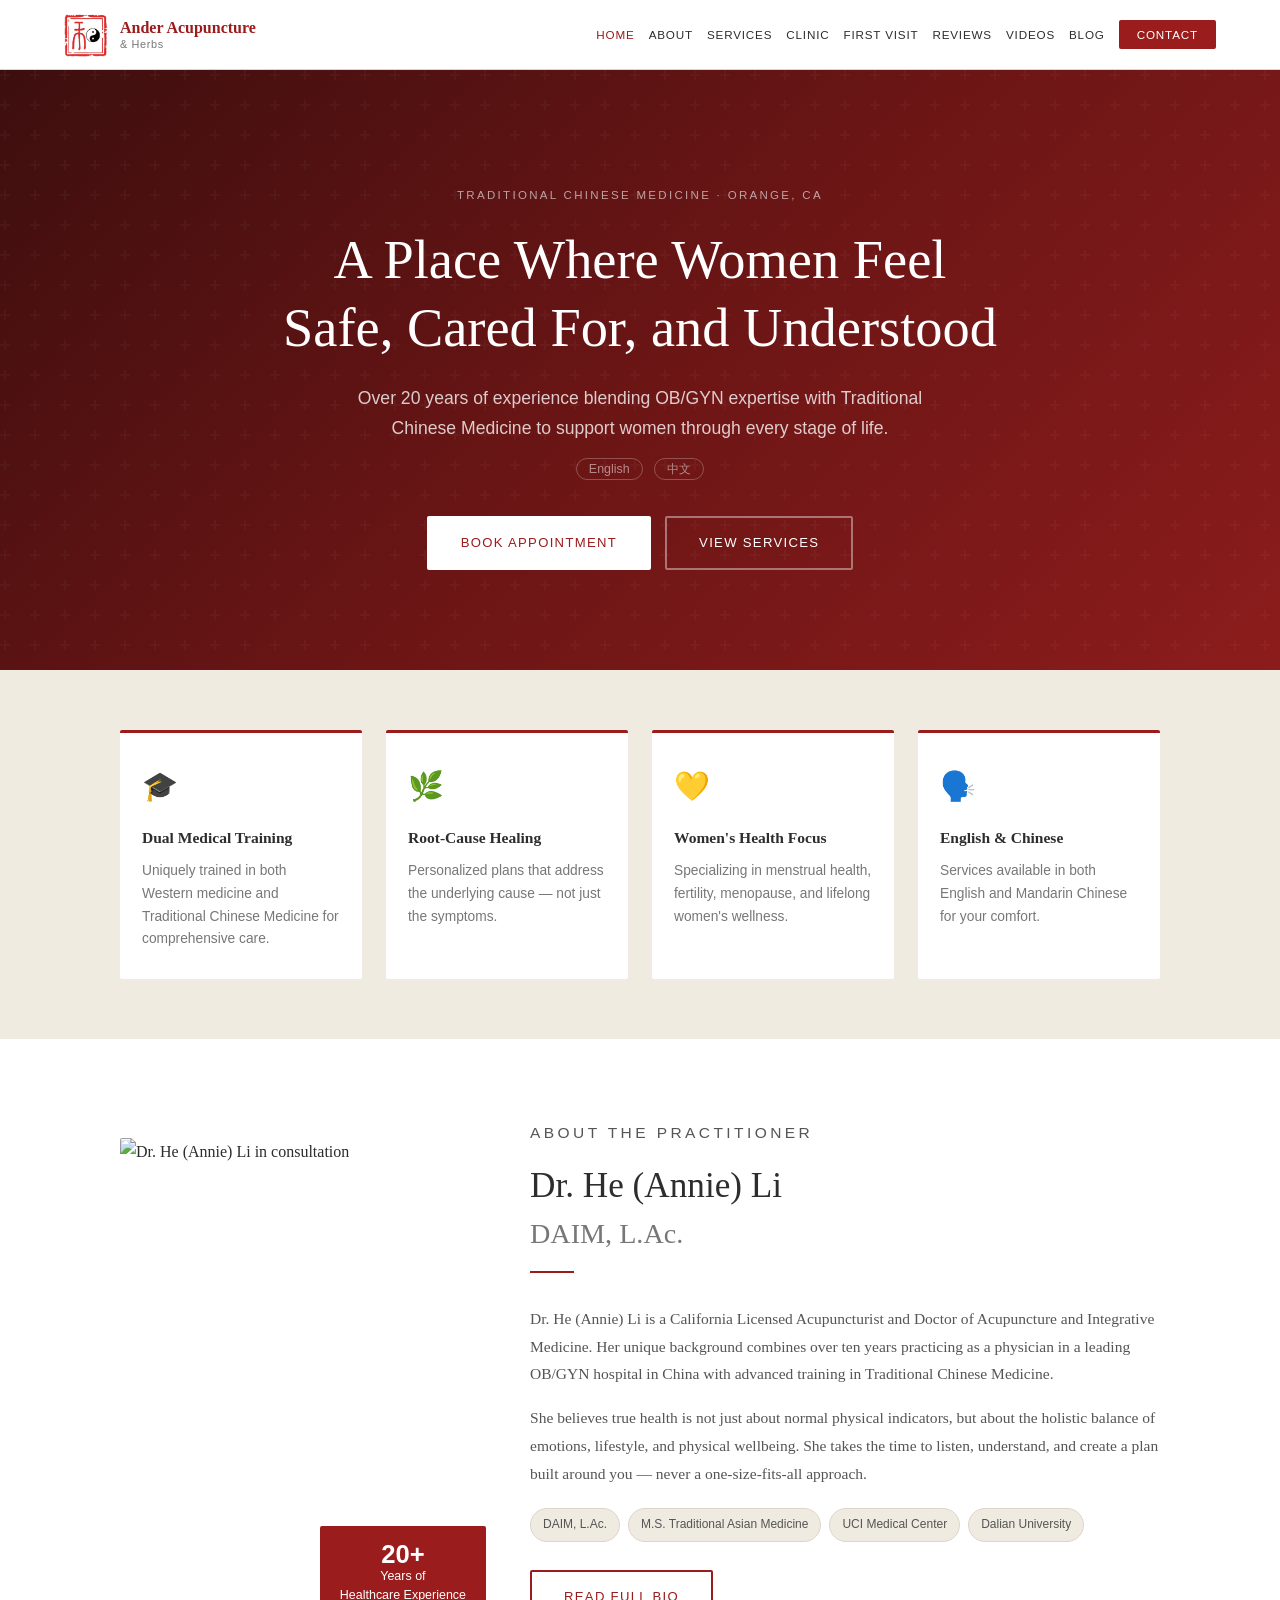
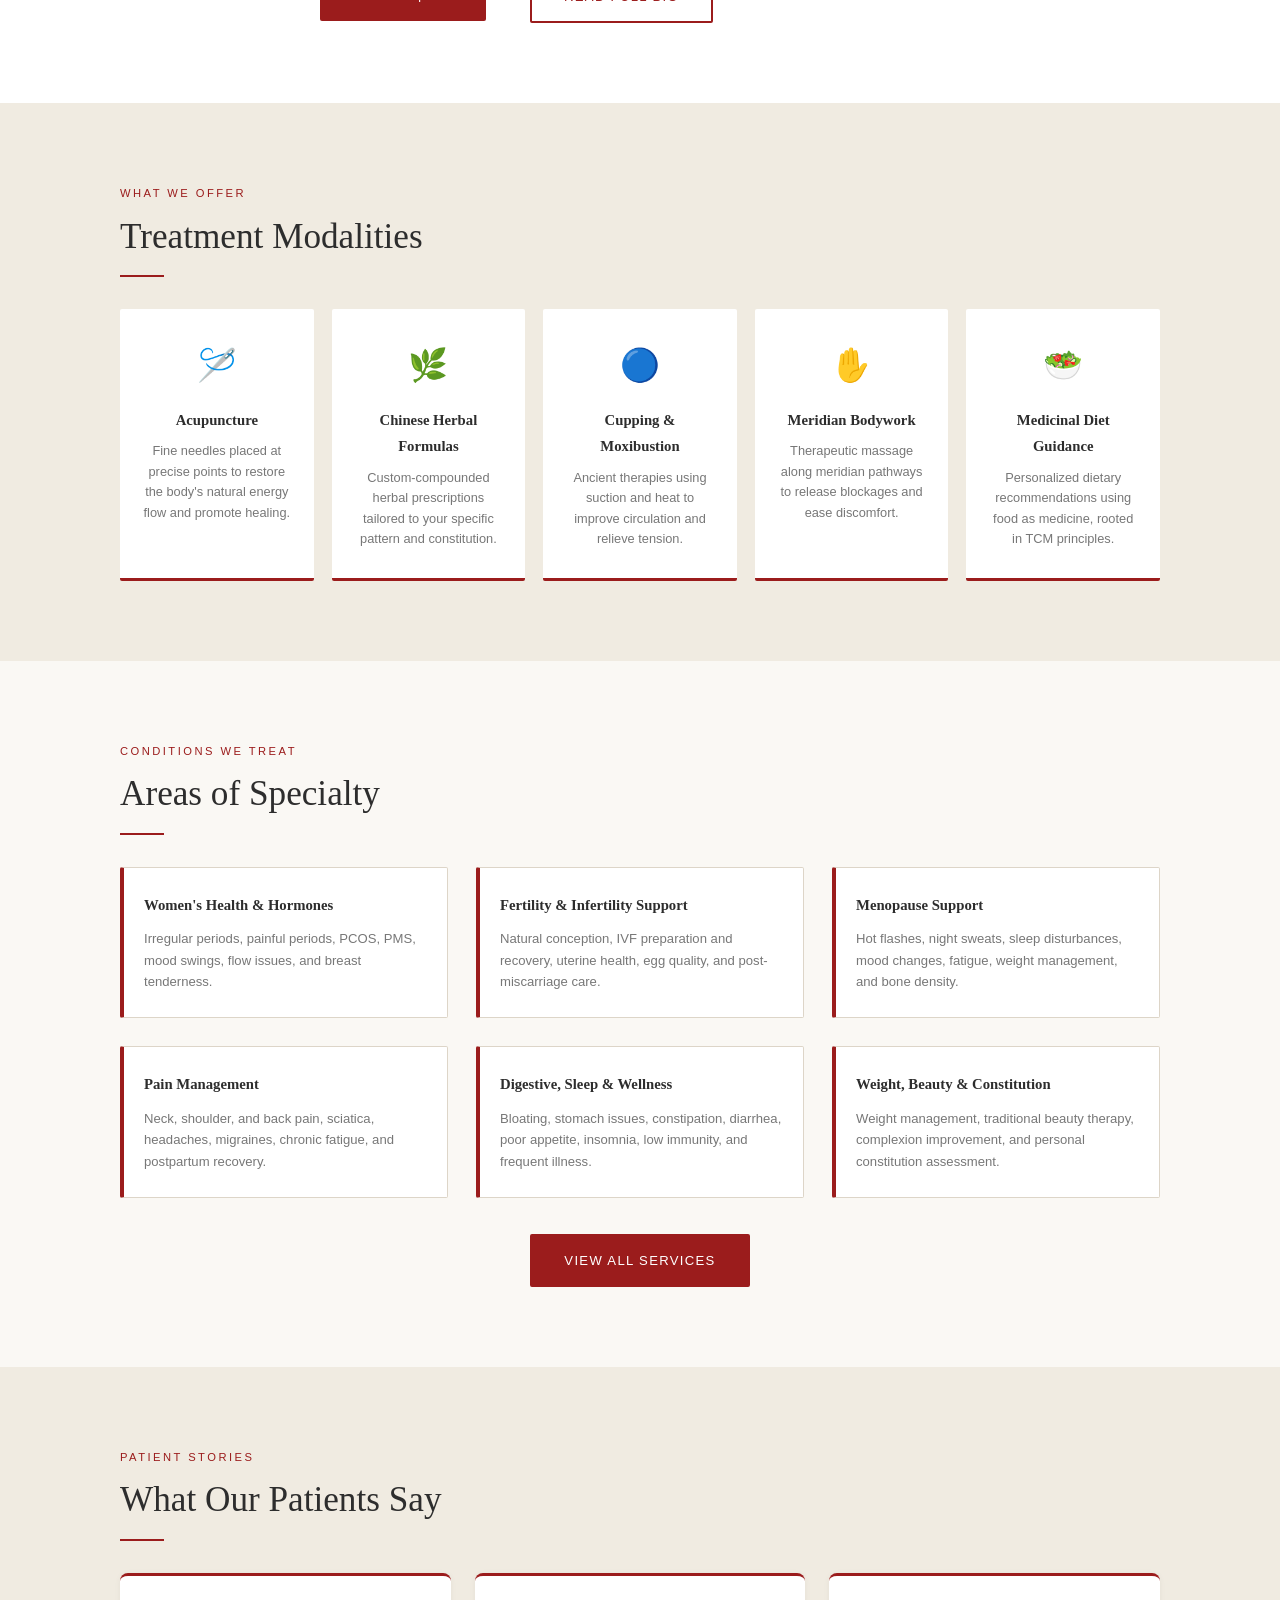
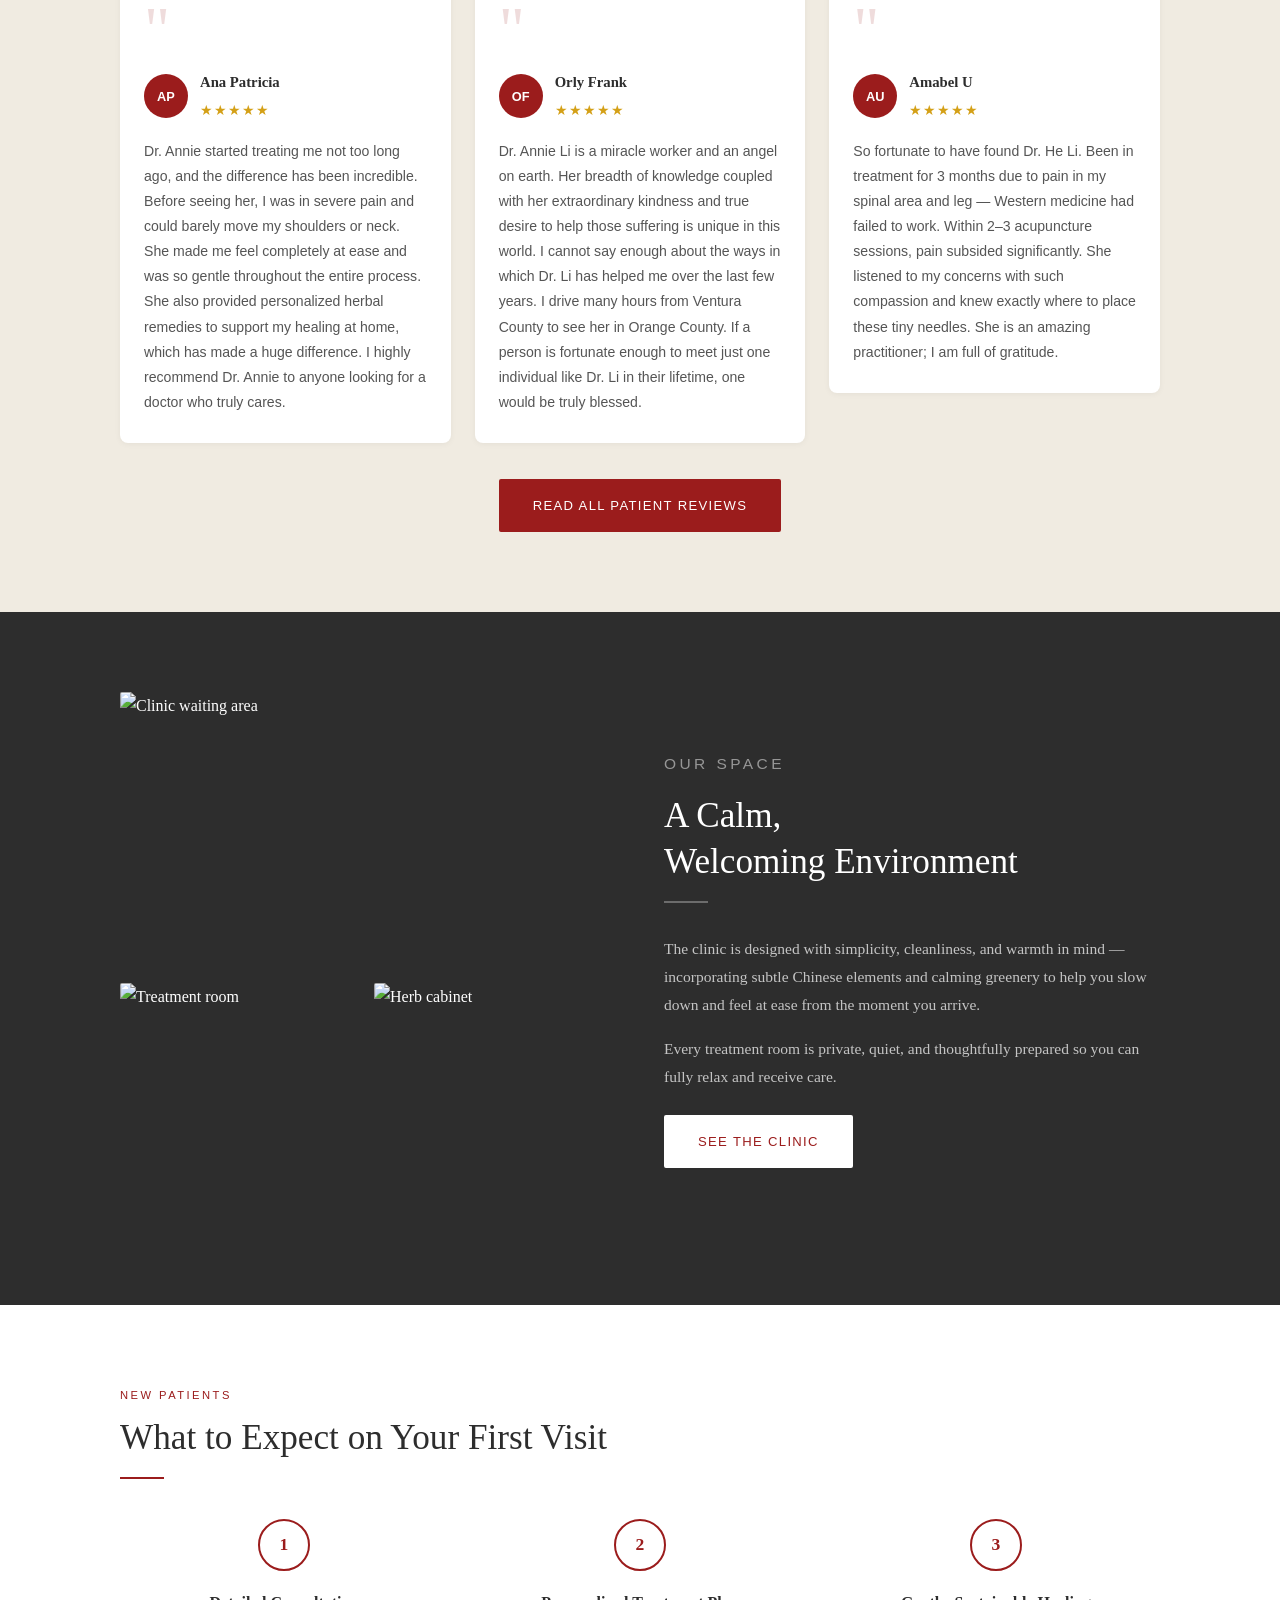
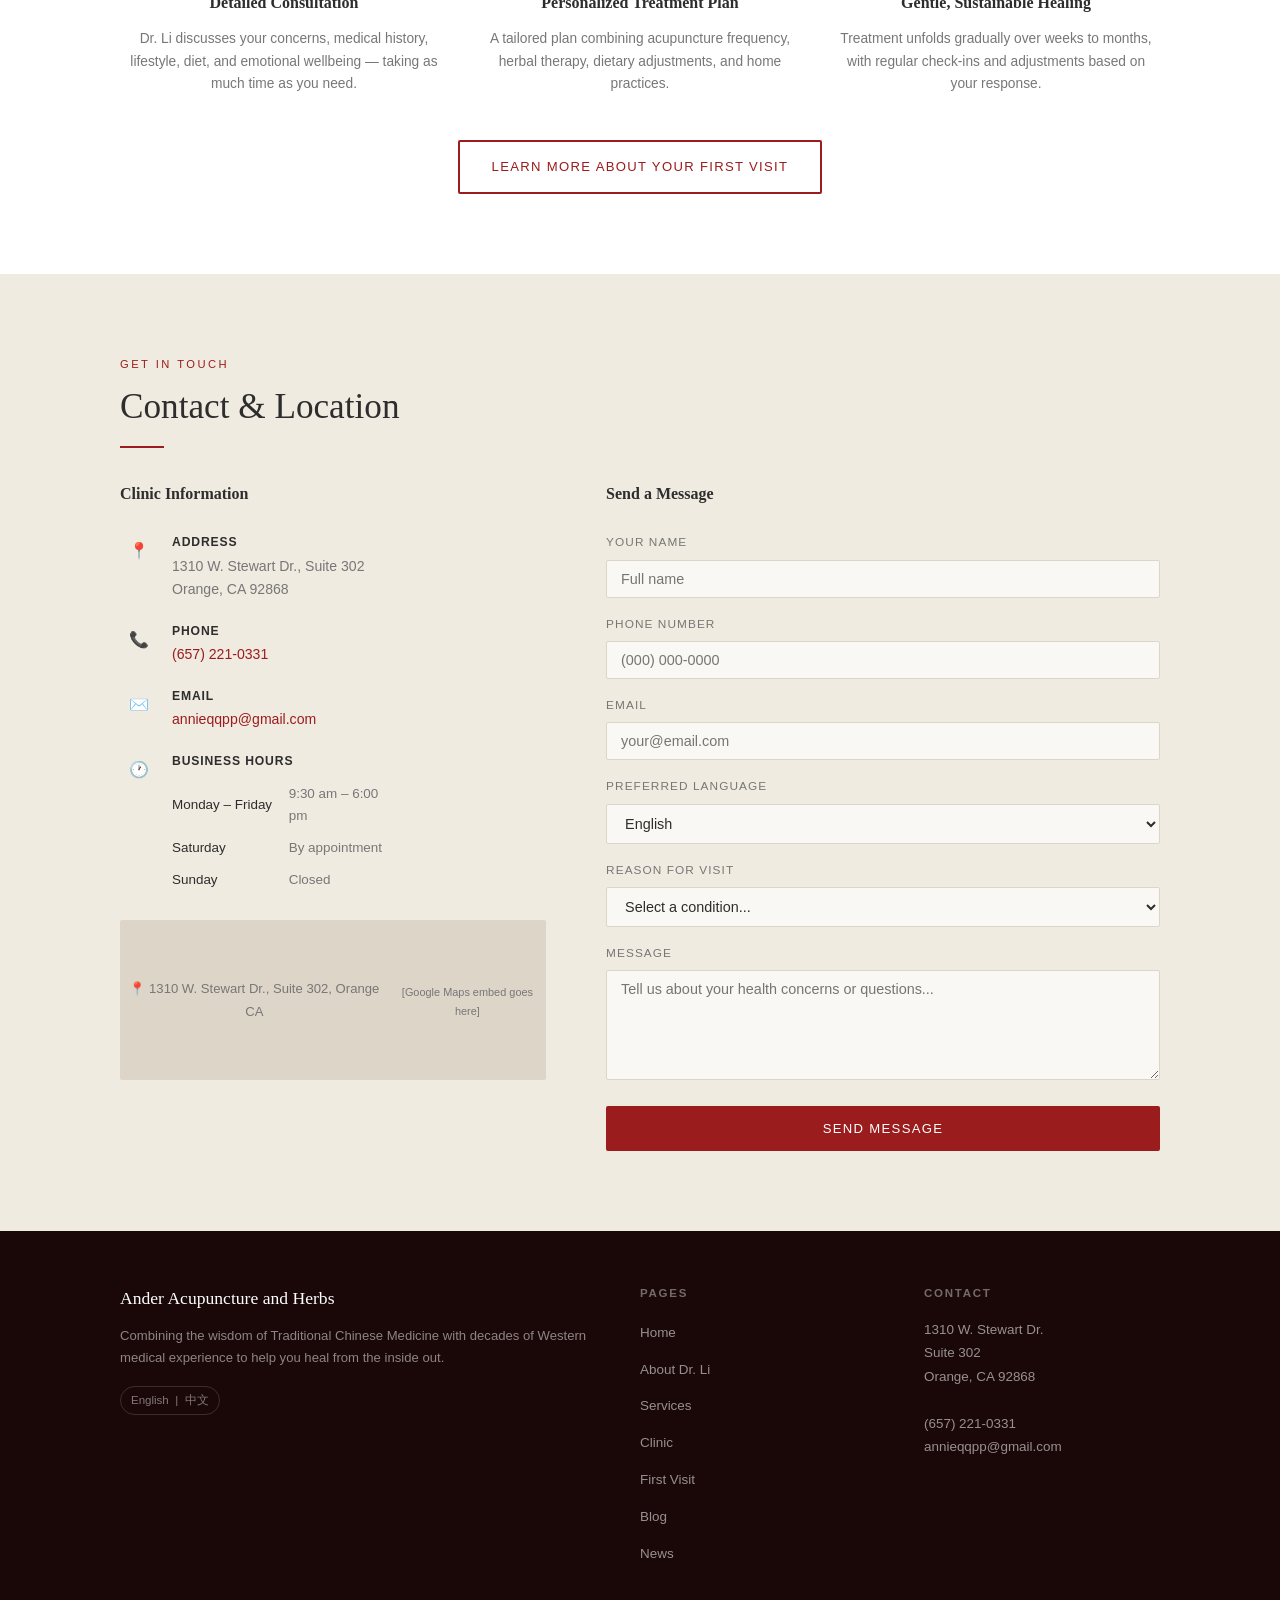
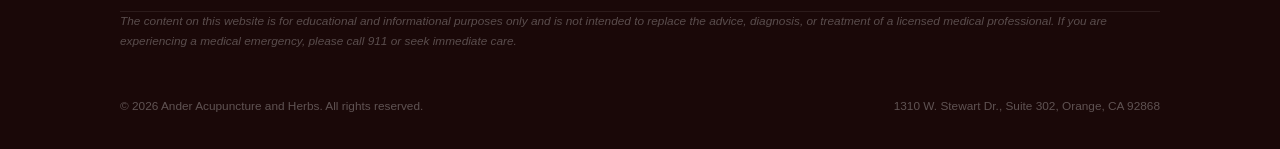
==== index.html @ 7b736810 "Add files via upload" ====
<!DOCTYPE html>
<html lang="en">
<head>
  <meta charset="UTF-8" />
  <meta name="viewport" content="width=device-width, initial-scale=1.0" />
  <title>Ander Acupuncture and Herbs | Orange, CA</title>
  <link rel="stylesheet" href="style.css" />
  <style>
    /* ── HOME HERO ── */
    .home-hero {
      background: linear-gradient(135deg, #3D0E0E 0%, #6B1515 50%, #8C1C1C 100%);
      color: #fff;
      padding: 110px 5% 100px;
      text-align: center;
      position: relative;
      overflow: hidden;
    }
    .home-hero::before {
      content: '';
      position: absolute;
      inset: 0;
      background: url("data:image/svg+xml,%3Csvg width='60' height='60' viewBox='0 0 60 60' xmlns='http://www.w3.org/2000/svg'%3E%3Cg fill='none' fill-rule='evenodd'%3E%3Cg fill='%23ffffff' fill-opacity='0.03'%3E%3Cpath d='M36 34v-4h-2v4h-4v2h4v4h2v-4h4v-2h-4zm0-30V0h-2v4h-4v2h4v4h2V6h4V4h-4zM6 34v-4H4v4H0v2h4v4h2v-4h4v-2H6zM6 4V0H4v4H0v2h4v4h2V6h4V4H6z'/%3E%3C/g%3E%3C/g%3E%3C/svg%3E");
    }
    .hero-content {
      position: relative;
      max-width: 740px;
      margin: 0 auto;
    }
    .hero-tag {
      display: inline-block;
      font-family: Arial, sans-serif;
      font-size: 0.72rem;
      letter-spacing: 0.2em;
      text-transform: uppercase;
      color: rgba(255,255,255,0.6);
      margin-bottom: 20px;
    }
    .home-hero h1 {
      font-size: clamp(2rem, 5vw, 3.4rem);
      font-weight: normal;
      line-height: 1.25;
      margin-bottom: 22px;
    }
    .home-hero .hero-sub {
      font-size: 1.1rem;
      color: rgba(255,255,255,0.78);
      max-width: 580px;
      margin: 0 auto 14px;
      font-family: Arial, sans-serif;
      line-height: 1.7;
    }
    .hero-langs {
      font-family: Arial, sans-serif;
      font-size: 0.78rem;
      color: rgba(255,255,255,0.5);
      margin-bottom: 36px;
    }
    .hero-langs span {
      border: 1px solid rgba(255,255,255,0.25);
      padding: 3px 12px;
      border-radius: 20px;
      margin: 0 4px;
    }
    .hero-btns { display: flex; gap: 14px; justify-content: center; flex-wrap: wrap; }

    /* ── HIGHLIGHTS ── */
    .highlights {
      background: var(--tan);
      padding: 60px 5%;
    }
    .highlights .section-inner {
      display: grid;
      grid-template-columns: repeat(auto-fit, minmax(220px, 1fr));
      gap: 24px;
    }
    .highlight-card {
      background: var(--white);
      border-top: 3px solid var(--red);
      padding: 28px 22px;
      border-radius: 2px;
    }
    .highlight-card .hl-icon { font-size: 1.8rem; margin-bottom: 12px; }
    .highlight-card h3 { font-size: 0.97rem; font-weight: bold; margin-bottom: 8px; }
    .highlight-card p { font-family: Arial, sans-serif; font-size: 0.86rem; color: var(--gray); line-height: 1.65; }

    /* ── ABOUT TEASER ── */
    .about-teaser { background: var(--white); }
    .about-teaser-grid {
      display: grid;
      grid-template-columns: 1fr 1.8fr;
      gap: 60px;
      align-items: center;
    }
    .about-photo {
      position: relative;
    }
    .about-photo img {
      width: 100%;
      aspect-ratio: 3/4;
      object-fit: cover;
      border-radius: 2px;
    }
    .about-photo-badge {
      position: absolute;
      bottom: -16px;
      right: -16px;
      background: var(--red);
      color: #fff;
      padding: 16px 20px;
      font-family: Arial, sans-serif;
      font-size: 0.78rem;
      line-height: 1.5;
      text-align: center;
      border-radius: 2px;
    }
    .about-photo-badge strong { display: block; font-size: 1.6rem; line-height: 1; }
    .about-text p { font-size: 0.97rem; color: var(--mid); margin-bottom: 16px; }
    .credentials-row {
      display: flex;
      flex-wrap: wrap;
      gap: 8px;
      margin: 20px 0 28px;
    }
    .cred-tag {
      background: var(--tan);
      font-family: Arial, sans-serif;
      font-size: 0.75rem;
      color: var(--mid);
      padding: 5px 12px;
      border-radius: 20px;
      border: 1px solid var(--border);
    }

    /* ── TREATMENTS OFFERED ── */
    .treatments { background: var(--tan); }
    .treatment-cards {
      display: grid;
      grid-template-columns: repeat(auto-fit, minmax(170px, 1fr));
      gap: 18px;
    }
    .treatment-card {
      background: var(--white);
      border-radius: 2px;
      padding: 28px 20px;
      text-align: center;
      border-bottom: 3px solid var(--red);
      transition: box-shadow 0.2s, transform 0.2s;
    }
    .treatment-card:hover { box-shadow: 0 4px 20px rgba(0,0,0,0.08); transform: translateY(-2px); }
    .treatment-card .t-icon { font-size: 2rem; margin-bottom: 12px; }
    .treatment-card h3 { font-size: 0.92rem; font-weight: bold; color: var(--dark); margin-bottom: 8px; }
    .treatment-card p { font-family: Arial, sans-serif; font-size: 0.8rem; color: var(--gray); line-height: 1.6; }

    /* ── SERVICES TEASER ── */
    .services-teaser { background: var(--cream); }
    .service-cat-card {
      background: var(--white);
      border: 1px solid var(--border);
      border-left: 4px solid var(--red);
      padding: 24px 20px;
      border-radius: 2px;
      transition: box-shadow 0.2s;
    }
    .service-cat-card:hover { box-shadow: 0 2px 14px rgba(0,0,0,0.07); }
    .service-cat-card h3 { font-size: 0.92rem; font-weight: bold; margin-bottom: 10px; color: var(--dark); }
    .service-cat-card p { font-family: Arial, sans-serif; font-size: 0.82rem; color: var(--gray); line-height: 1.65; }

    /* ── CLINIC TEASER ── */
    .clinic-teaser { background: var(--dark); color: #fff; }
    .clinic-teaser-grid {
      display: grid;
      grid-template-columns: 1fr 1fr;
      gap: 48px;
      align-items: center;
    }
    .clinic-img-pair {
      display: grid;
      grid-template-columns: 1fr 1fr;
      gap: 12px;
    }
    .clinic-img-pair img {
      width: 100%;
      aspect-ratio: 1;
      object-fit: cover;
      border-radius: 2px;
    }
    .clinic-img-pair img:first-child {
      grid-column: 1 / -1;
      aspect-ratio: 16/9;
    }
    .clinic-text .section-label { color: rgba(255,255,255,0.5); }
    .clinic-text .section-title { color: #fff; }
    .clinic-text .section-divider { background: rgba(255,255,255,0.3); }
    .clinic-text p { color: rgba(255,255,255,0.72); font-size: 0.97rem; margin-bottom: 16px; }

    /* ── FIRST VISIT TEASER ── */
    .first-visit-teaser { background: var(--white); }
    .steps-grid { display: grid; grid-template-columns: repeat(3,1fr); gap: 28px; }
    .step-card { text-align: center; padding: 8px; }
    .step-number {
      width: 52px; height: 52px;
      border: 2px solid var(--red);
      border-radius: 50%;
      display: flex; align-items: center; justify-content: center;
      font-size: 1.1rem; color: var(--red); font-weight: bold;
      margin: 0 auto 18px;
    }
    .step-card h3 { font-size: 1rem; margin-bottom: 10px; color: var(--dark); }
    .step-card p { font-family: Arial, sans-serif; font-size: 0.86rem; color: var(--gray); line-height: 1.65; }
    .step-connector { display: none; }

    /* ── CONTACT SECTION ── */
    .contact-section { background: var(--tan); }
    .contact-grid { display: grid; grid-template-columns: 1fr 1.3fr; gap: 60px; }
    .contact-info-col h3 { font-size: 1rem; font-weight: bold; margin-bottom: 24px; }
    .hours-table { width: 100%; border-collapse: collapse; margin-top: 6px; }
    .hours-table td {
      font-family: Arial, sans-serif;
      font-size: 0.84rem;
      color: var(--gray);
      padding: 5px 0;
    }
    .hours-table td:first-child { color: var(--dark); width: 55%; }
    .map-box {
      background: var(--border);
      height: 160px;
      display: flex;
      align-items: center;
      justify-content: center;
      font-family: Arial, sans-serif;
      font-size: 0.82rem;
      color: var(--gray);
      margin-top: 24px;
      border-radius: 2px;
      text-align: center;
    }
    .contact-form-col h3 { font-size: 1rem; font-weight: bold; margin-bottom: 24px; }

    /* ── TESTIMONIALS ── */
    .testimonials-section { background: var(--tan); }
    .testimonials-grid {
      display: grid;
      grid-template-columns: repeat(3, 1fr);
      gap: 24px;
      align-items: start;
    }
    .testimonial-card {
      background: var(--white);
      border-radius: 8px;
      padding: 28px 24px;
      border-top: 3px solid var(--red);
      box-shadow: 0 1px 6px rgba(0,0,0,0.05);
    }
    .testimonial-quote {
      font-size: 4rem;
      color: var(--red);
      opacity: 0.15;
      line-height: 0.8;
      margin-bottom: 14px;
      font-family: Georgia, serif;
    }
    .t-header {
      display: flex;
      align-items: center;
      gap: 12px;
      margin-bottom: 16px;
    }
    .t-avatar {
      width: 44px;
      height: 44px;
      border-radius: 50%;
      background: var(--red);
      color: #fff;
      display: flex;
      align-items: center;
      justify-content: center;
      font-family: Arial, sans-serif;
      font-size: 0.8rem;
      font-weight: bold;
      flex-shrink: 0;
    }
    .t-name { font-size: 0.92rem; font-weight: bold; color: var(--dark); margin-bottom: 3px; }
    .t-stars { color: #D4A017; font-size: 0.85rem; letter-spacing: 1px; }
    .testimonial-text {
      font-family: Arial, sans-serif;
      font-size: 0.88rem;
      color: var(--mid);
      line-height: 1.78;
    }

    @media (max-width: 800px) {
      .about-teaser-grid,
      .clinic-teaser-grid,
      .contact-grid,
      .testimonials-grid { grid-template-columns: 1fr; }
      .steps-grid { grid-template-columns: 1fr; }
      .about-photo { max-width: 320px; }
      .about-photo-badge { bottom: 0; right: 0; }
    }
  </style>
</head>
<body>

  <!-- NAV -->
  <nav>
    <a class="nav-logo" href="index.html">
      <img src="logo.jpg" alt="Ander Acupuncture logo" />
      <div class="nav-brand">
        Ander Acupuncture
        <span>&amp; Herbs</span>
      </div>
    </a>
    <ul class="nav-links">
      <li><a href="index.html" class="active">Home</a></li>
      <li><a href="about.html">About</a></li>
      <li><a href="services.html">Services</a></li>
      <li><a href="clinic.html">Clinic</a></li>
      <li><a href="first-visit.html">First Visit</a></li>
      <li><a href="testimonials.html">Reviews</a></li>
      <li><a href="videos.html">Videos</a></li>
      <li><a href="blog.html">Blog</a></li>
      <li><a href="index.html#contact" class="nav-cta">Contact</a></li>
    </ul>
  </nav>

  <!-- HERO -->
  <section class="home-hero">
    <div class="hero-content">
      <span class="hero-tag">Traditional Chinese Medicine · Orange, CA</span>
      <h1>A Place Where Women Feel<br>Safe, Cared For, and Understood</h1>
      <p class="hero-sub">Over 20 years of experience blending OB/GYN expertise with Traditional Chinese Medicine to support women through every stage of life.</p>
      <div class="hero-langs">
        <span>English</span>
        <span>中文</span>
      </div>
      <div class="hero-btns">
        <a href="index.html#contact" class="btn btn-primary">Book Appointment</a>
        <a href="services.html" class="btn" style="color:#fff;border-color:rgba(255,255,255,0.4);">View Services</a>
      </div>
    </div>
  </section>

  <!-- HIGHLIGHTS -->
  <div class="highlights">
    <div class="section-inner">
      <div class="highlight-card">
        <div class="hl-icon">🎓</div>
        <h3>Dual Medical Training</h3>
        <p>Uniquely trained in both Western medicine and Traditional Chinese Medicine for comprehensive care.</p>
      </div>
      <div class="highlight-card">
        <div class="hl-icon">🌿</div>
        <h3>Root-Cause Healing</h3>
        <p>Personalized plans that address the underlying cause — not just the symptoms.</p>
      </div>
      <div class="highlight-card">
        <div class="hl-icon">💛</div>
        <h3>Women's Health Focus</h3>
        <p>Specializing in menstrual health, fertility, menopause, and lifelong women's wellness.</p>
      </div>
      <div class="highlight-card">
        <div class="hl-icon">🗣️</div>
        <h3>English &amp; Chinese</h3>
        <p>Services available in both English and Mandarin Chinese for your comfort.</p>
      </div>
    </div>
  </div>

  <!-- ABOUT TEASER -->
  <section class="section about-teaser">
    <div class="section-inner">
      <div class="about-teaser-grid">
        <div class="about-photo">
          <img src="images/dr-li-main.jpeg" alt="Dr. He (Annie) Li in consultation" />
          <div class="about-photo-badge">
            <strong>20+</strong>
            Years of<br>Healthcare Experience
          </div>
        </div>
        <div class="about-text">
          <p class="section-label">About the Practitioner</p>
          <h2 class="section-title">Dr. He (Annie) Li<br><span style="font-size:0.8em;color:var(--gray);">DAIM, L.Ac.</span></h2>
          <div class="section-divider"></div>
          <p>Dr. He (Annie) Li is a California Licensed Acupuncturist and Doctor of Acupuncture and Integrative Medicine. Her unique background combines over ten years practicing as a physician in a leading OB/GYN hospital in China with advanced training in Traditional Chinese Medicine.</p>
          <p>She believes true health is not just about normal physical indicators, but about the holistic balance of emotions, lifestyle, and physical wellbeing. She takes the time to listen, understand, and create a plan built around you — never a one-size-fits-all approach.</p>
          <div class="credentials-row">
            <span class="cred-tag">DAIM, L.Ac.</span>
            <span class="cred-tag">M.S. Traditional Asian Medicine</span>
            <span class="cred-tag">UCI Medical Center</span>
            <span class="cred-tag">Dalian University</span>
          </div>
          <a href="about.html" class="btn btn-outline">Read Full Bio</a>
        </div>
      </div>
    </div>
  </section>

  <!-- TREATMENTS OFFERED -->
  <section class="section treatments">
    <div class="section-inner">
      <p class="section-label">What We Offer</p>
      <h2 class="section-title">Treatment Modalities</h2>
      <div class="section-divider"></div>
      <div class="treatment-cards">
        <div class="treatment-card">
          <div class="t-icon">🪡</div>
          <h3>Acupuncture</h3>
          <p>Fine needles placed at precise points to restore the body's natural energy flow and promote healing.</p>
        </div>
        <div class="treatment-card">
          <div class="t-icon">🌿</div>
          <h3>Chinese Herbal Formulas</h3>
          <p>Custom-compounded herbal prescriptions tailored to your specific pattern and constitution.</p>
        </div>
        <div class="treatment-card">
          <div class="t-icon">🔵</div>
          <h3>Cupping &amp; Moxibustion</h3>
          <p>Ancient therapies using suction and heat to improve circulation and relieve tension.</p>
        </div>
        <div class="treatment-card">
          <div class="t-icon">✋</div>
          <h3>Meridian Bodywork</h3>
          <p>Therapeutic massage along meridian pathways to release blockages and ease discomfort.</p>
        </div>
        <div class="treatment-card">
          <div class="t-icon">🥗</div>
          <h3>Medicinal Diet Guidance</h3>
          <p>Personalized dietary recommendations using food as medicine, rooted in TCM principles.</p>
        </div>
      </div>
    </div>
  </section>

  <!-- SERVICES TEASER -->
  <section class="section services-teaser">
    <div class="section-inner">
      <p class="section-label">Conditions We Treat</p>
      <h2 class="section-title">Areas of Specialty</h2>
      <div class="section-divider"></div>
      <div class="grid-3" style="margin-bottom:36px;">
        <div class="service-cat-card">
          <h3>Women's Health &amp; Hormones</h3>
          <p>Irregular periods, painful periods, PCOS, PMS, mood swings, flow issues, and breast tenderness.</p>
        </div>
        <div class="service-cat-card">
          <h3>Fertility &amp; Infertility Support</h3>
          <p>Natural conception, IVF preparation and recovery, uterine health, egg quality, and post-miscarriage care.</p>
        </div>
        <div class="service-cat-card">
          <h3>Menopause Support</h3>
          <p>Hot flashes, night sweats, sleep disturbances, mood changes, fatigue, weight management, and bone density.</p>
        </div>
        <div class="service-cat-card">
          <h3>Pain Management</h3>
          <p>Neck, shoulder, and back pain, sciatica, headaches, migraines, chronic fatigue, and postpartum recovery.</p>
        </div>
        <div class="service-cat-card">
          <h3>Digestive, Sleep &amp; Wellness</h3>
          <p>Bloating, stomach issues, constipation, diarrhea, poor appetite, insomnia, low immunity, and frequent illness.</p>
        </div>
        <div class="service-cat-card">
          <h3>Weight, Beauty &amp; Constitution</h3>
          <p>Weight management, traditional beauty therapy, complexion improvement, and personal constitution assessment.</p>
        </div>
      </div>
      <div style="text-align:center;">
        <a href="services.html" class="btn btn-red">View All Services</a>
      </div>
    </div>
  </section>

  <!-- TESTIMONIALS -->
  <section class="section testimonials-section">
    <div class="section-inner">
      <p class="section-label">Patient Stories</p>
      <h2 class="section-title">What Our Patients Say</h2>
      <div class="section-divider"></div>
      <div class="testimonials-grid">

        <div class="testimonial-card">
          <div class="testimonial-quote">"</div>
          <div class="t-header">
            <div class="t-avatar">AP</div>
            <div>
              <div class="t-name">Ana Patricia</div>
              <div class="t-stars">★★★★★</div>
            </div>
          </div>
          <p class="testimonial-text">Dr. Annie started treating me not too long ago, and the difference has been incredible. Before seeing her, I was in severe pain and could barely move my shoulders or neck. She made me feel completely at ease and was so gentle throughout the entire process. She also provided personalized herbal remedies to support my healing at home, which has made a huge difference. I highly recommend Dr. Annie to anyone looking for a doctor who truly cares.</p>
        </div>

        <div class="testimonial-card">
          <div class="testimonial-quote">"</div>
          <div class="t-header">
            <div class="t-avatar">OF</div>
            <div>
              <div class="t-name">Orly Frank</div>
              <div class="t-stars">★★★★★</div>
            </div>
          </div>
          <p class="testimonial-text">Dr. Annie Li is a miracle worker and an angel on earth. Her breadth of knowledge coupled with her extraordinary kindness and true desire to help those suffering is unique in this world. I cannot say enough about the ways in which Dr. Li has helped me over the last few years. I drive many hours from Ventura County to see her in Orange County. If a person is fortunate enough to meet just one individual like Dr. Li in their lifetime, one would be truly blessed.</p>
        </div>

        <div class="testimonial-card">
          <div class="testimonial-quote">"</div>
          <div class="t-header">
            <div class="t-avatar">AU</div>
            <div>
              <div class="t-name">Amabel U</div>
              <div class="t-stars">★★★★★</div>
            </div>
          </div>
          <p class="testimonial-text">So fortunate to have found Dr. He Li. Been in treatment for 3 months due to pain in my spinal area and leg — Western medicine had failed to work. Within 2–3 acupuncture sessions, pain subsided significantly. She listened to my concerns with such compassion and knew exactly where to place these tiny needles. She is an amazing practitioner; I am full of gratitude.</p>
        </div>

      </div>
      <div style="text-align:center;margin-top:36px;">
        <a href="testimonials.html" class="btn btn-red">Read All Patient Reviews</a>
      </div>
    </div>
  </section>

  <!-- CLINIC TEASER -->
  <section class="section clinic-teaser">
    <div class="section-inner">
      <div class="clinic-teaser-grid">
        <div class="clinic-img-pair">
          <img src="images/waiting-area.jpg" alt="Clinic waiting area" />
          <img src="images/treatment-room-1.jpg" alt="Treatment room" />
          <img src="images/herb-cabinet.jpg" alt="Herb cabinet" />
        </div>
        <div class="clinic-text">
          <p class="section-label">Our Space</p>
          <h2 class="section-title">A Calm,<br>Welcoming Environment</h2>
          <div class="section-divider"></div>
          <p>The clinic is designed with simplicity, cleanliness, and warmth in mind — incorporating subtle Chinese elements and calming greenery to help you slow down and feel at ease from the moment you arrive.</p>
          <p>Every treatment room is private, quiet, and thoughtfully prepared so you can fully relax and receive care.</p>
          <a href="clinic.html" class="btn btn-primary" style="margin-top:8px;">See the Clinic</a>
        </div>
      </div>
    </div>
  </section>

  <!-- FIRST VISIT TEASER -->
  <section class="section first-visit-teaser">
    <div class="section-inner">
      <p class="section-label">New Patients</p>
      <h2 class="section-title">What to Expect on Your First Visit</h2>
      <div class="section-divider"></div>
      <div class="steps-grid" style="margin-bottom:36px;">
        <div class="step-card">
          <div class="step-number">1</div>
          <h3>Detailed Consultation</h3>
          <p>Dr. Li discusses your concerns, medical history, lifestyle, diet, and emotional wellbeing — taking as much time as you need.</p>
        </div>
        <div class="step-card">
          <div class="step-number">2</div>
          <h3>Personalized Treatment Plan</h3>
          <p>A tailored plan combining acupuncture frequency, herbal therapy, dietary adjustments, and home practices.</p>
        </div>
        <div class="step-card">
          <div class="step-number">3</div>
          <h3>Gentle, Sustainable Healing</h3>
          <p>Treatment unfolds gradually over weeks to months, with regular check-ins and adjustments based on your response.</p>
        </div>
      </div>
      <div style="text-align:center;">
        <a href="first-visit.html" class="btn btn-outline">Learn More About Your First Visit</a>
      </div>
    </div>
  </section>

  <!-- CONTACT -->
  <section class="section contact-section" id="contact">
    <div class="section-inner">
      <p class="section-label">Get in Touch</p>
      <h2 class="section-title">Contact &amp; Location</h2>
      <div class="section-divider"></div>
      <div class="contact-grid">

        <div class="contact-info-col">
          <h3>Clinic Information</h3>
          <div class="info-row">
            <div class="info-icon">📍</div>
            <div class="info-text">
              <strong>Address</strong>
              1310 W. Stewart Dr., Suite 302<br>Orange, CA 92868
            </div>
          </div>
          <div class="info-row">
            <div class="info-icon">📞</div>
            <div class="info-text">
              <strong>Phone</strong>
              <a href="tel:6572210331">(657) 221-0331</a>
            </div>
          </div>
          <div class="info-row">
            <div class="info-icon">✉️</div>
            <div class="info-text">
              <strong>Email</strong>
              <a href="mailto:annieqqpp@gmail.com">annieqqpp@gmail.com</a>
            </div>
          </div>
          <div class="info-row">
            <div class="info-icon">🕐</div>
            <div class="info-text">
              <strong>Business Hours</strong>
              <table class="hours-table">
                <tr><td>Monday – Friday</td><td>9:30 am – 6:00 pm</td></tr>
                <tr><td>Saturday</td><td>By appointment</td></tr>
                <tr><td>Sunday</td><td>Closed</td></tr>
              </table>
            </div>
          </div>
          <div class="map-box">
            📍 1310 W. Stewart Dr., Suite 302, Orange CA<br>
            <small style="display:block;margin-top:4px;">[Google Maps embed goes here]</small>
          </div>
        </div>

        <div class="contact-form-col">
          <h3>Send a Message</h3>
          <form>
            <div class="form-group">
              <label>Your Name</label>
              <input type="text" placeholder="Full name" />
            </div>
            <div class="form-group">
              <label>Phone Number</label>
              <input type="tel" placeholder="(000) 000-0000" />
            </div>
            <div class="form-group">
              <label>Email</label>
              <input type="email" placeholder="your@email.com" />
            </div>
            <div class="form-group">
              <label>Preferred Language</label>
              <select>
                <option>English</option>
                <option>Chinese (中文)</option>
              </select>
            </div>
            <div class="form-group">
              <label>Reason for Visit</label>
              <select>
                <option value="">Select a condition...</option>
                <option>Irregular Menstruation</option>
                <option>Infertility / IVF Support</option>
                <option>Period Pain</option>
                <option>Menopause Support</option>
                <option>Pain Management</option>
                <option>Digestive Issues</option>
                <option>Insomnia</option>
                <option>Weight &amp; Wellness</option>
                <option>Post COVID-19 Syndrome</option>
                <option>Other</option>
              </select>
            </div>
            <div class="form-group">
              <label>Message</label>
              <textarea placeholder="Tell us about your health concerns or questions..."></textarea>
            </div>
            <button type="submit" class="btn btn-red" style="width:100%;padding:13px;">Send Message</button>
          </form>
        </div>

      </div>
    </div>
  </section>

  <!-- FOOTER -->
  <footer>
    <div class="footer-inner">
      <div>
        <div class="footer-brand">Ander Acupuncture and Herbs</div>
        <p class="footer-tagline">Combining the wisdom of Traditional Chinese Medicine with decades of Western medical experience to help you heal from the inside out.</p>
        <span class="footer-lang">English &nbsp;|&nbsp; 中文</span>
      </div>
      <div class="footer-col">
        <h4>Pages</h4>
        <ul>
          <li><a href="index.html">Home</a></li>
          <li><a href="about.html">About Dr. Li</a></li>
          <li><a href="services.html">Services</a></li>
          <li><a href="clinic.html">Clinic</a></li>
          <li><a href="first-visit.html">First Visit</a></li>
          <li><a href="blog.html">Blog</a></li>
          <li><a href="news.html">News</a></li>
        </ul>
      </div>
      <div class="footer-col">
        <h4>Contact</h4>
        <p>
          1310 W. Stewart Dr.<br>Suite 302<br>Orange, CA 92868<br><br>
          <a href="tel:6572210331">(657) 221-0331</a><br>
          <a href="mailto:annieqqpp@gmail.com">annieqqpp@gmail.com</a>
        </p>
      </div>
    </div>
    <p class="footer-disclaimer">
      The content on this website is for educational and informational purposes only and is not intended to replace the advice, diagnosis, or treatment of a licensed medical professional. If you are experiencing a medical emergency, please call 911 or seek immediate care.
    </p>
    <div class="footer-bottom">
      <span>&copy; 2026 Ander Acupuncture and Herbs. All rights reserved.</span>
      <span>1310 W. Stewart Dr., Suite 302, Orange, CA 92868</span>
    </div>
  </footer>

</body>
</html>
---- style.css ----
/* ── VARIABLES ── */
:root {
  --red:        #9B1C1C;
  --red-light:  #B91C1C;
  --red-dark:   #7F1D1D;
  --cream:      #FAF8F4;
  --tan:        #F0EBE1;
  --tan-dark:   #E5DDD0;
  --dark:       #2D2D2D;
  --mid:        #555;
  --gray:       #777;
  --border:     #DDD5C8;
  --white:      #ffffff;
}

/* ── RESET & BASE ── */
*, *::before, *::after { box-sizing: border-box; margin: 0; padding: 0; }

html { scroll-behavior: smooth; }

body {
  font-family: 'Georgia', serif;
  color: var(--dark);
  background: var(--cream);
  line-height: 1.8;
  font-size: 16px;
}

img { display: block; max-width: 100%; height: auto; }
a   { color: inherit; }

/* ── NAV ── */
nav {
  position: sticky;
  top: 0;
  z-index: 200;
  background: var(--white);
  border-bottom: 1px solid var(--border);
  padding: 0 5%;
  display: flex;
  align-items: center;
  justify-content: space-between;
  height: 70px;
}

.nav-logo {
  display: flex;
  align-items: center;
  gap: 12px;
  text-decoration: none;
  flex-shrink: 0;
}

.nav-logo img {
  width: 44px;
  height: 44px;
  object-fit: contain;
}

.nav-brand {
  font-size: 1rem;
  font-weight: bold;
  color: var(--red);
  line-height: 1.2;
  font-family: Georgia, serif;
}

.nav-brand span {
  display: block;
  font-size: 0.68rem;
  font-weight: normal;
  color: var(--gray);
  font-family: Arial, sans-serif;
  letter-spacing: 0.06em;
}

.nav-links {
  list-style: none;
  display: flex;
  gap: 14px;
  align-items: center;
}

.nav-links a {
  text-decoration: none;
  color: var(--dark);
  font-family: Arial, sans-serif;
  font-size: 0.73rem;
  letter-spacing: 0.07em;
  text-transform: uppercase;
  transition: color 0.2s;
  white-space: nowrap;
}

.nav-links a:hover,
.nav-links a.active { color: var(--red); }

.nav-cta {
  background: var(--red);
  color: var(--white) !important;
  padding: 8px 18px;
  border-radius: 2px;
  transition: background 0.2s !important;
}

.nav-cta:hover { background: var(--red-light) !important; }

/* ── BUTTONS ── */
.btn {
  display: inline-block;
  padding: 13px 32px;
  border-radius: 2px;
  font-family: Arial, sans-serif;
  font-size: 0.82rem;
  letter-spacing: 0.1em;
  text-transform: uppercase;
  text-decoration: none;
  cursor: pointer;
  border: 2px solid transparent;
  transition: all 0.2s;
}

.btn-primary {
  background: var(--white);
  color: var(--red);
  border-color: var(--white);
}
.btn-primary:hover {
  background: transparent;
  color: var(--white);
}

.btn-red {
  background: var(--red);
  color: var(--white);
  border-color: var(--red);
}
.btn-red:hover {
  background: var(--red-light);
  border-color: var(--red-light);
}

.btn-outline {
  background: transparent;
  color: var(--red);
  border-color: var(--red);
}
.btn-outline:hover {
  background: var(--red);
  color: var(--white);
}

/* ── SECTION UTILITIES ── */
.section {
  padding: 80px 5%;
}

.section-inner {
  max-width: 1040px;
  margin: 0 auto;
}

.section-label {
  font-family: Arial, sans-serif;
  font-size: 0.7rem;
  letter-spacing: 0.22em;
  text-transform: uppercase;
  color: var(--red);
  margin-bottom: 10px;
}

.section-title {
  font-size: clamp(1.6rem, 3vw, 2.2rem);
  font-weight: normal;
  color: var(--dark);
  margin-bottom: 16px;
  line-height: 1.3;
}

.section-divider {
  width: 44px;
  height: 2px;
  background: var(--red);
  margin-bottom: 32px;
}

.section-intro {
  font-size: 1rem;
  color: var(--mid);
  max-width: 640px;
  margin-bottom: 44px;
  line-height: 1.8;
}

/* ── PAGE HERO (inner pages) ── */
.page-hero {
  background: linear-gradient(135deg, #3D0E0E 0%, #6B1515 50%, #8C1C1C 100%);
  color: var(--white);
  padding: 64px 5%;
  text-align: center;
}

.page-hero h1 {
  font-size: clamp(1.8rem, 4vw, 2.6rem);
  font-weight: normal;
  margin-bottom: 14px;
}

.page-hero p {
  font-size: 1rem;
  color: rgba(255,255,255,0.75);
  max-width: 540px;
  margin: 0 auto;
  font-family: Arial, sans-serif;
}

/* ── CARDS ── */
.card {
  background: var(--white);
  border-radius: 2px;
  overflow: hidden;
}

.card-top-border {
  border-top: 3px solid var(--red);
}

.card-left-border {
  border-left: 4px solid var(--red);
}

/* ── GRID ── */
.grid-2 { display: grid; grid-template-columns: 1fr 1fr; gap: 32px; }
.grid-3 { display: grid; grid-template-columns: repeat(3, 1fr); gap: 28px; }
.grid-4 { display: grid; grid-template-columns: repeat(4, 1fr); gap: 24px; }
.grid-auto { display: grid; grid-template-columns: repeat(auto-fit, minmax(220px, 1fr)); gap: 20px; }

/* ── CONTACT INFO ROWS ── */
.info-row {
  display: flex;
  gap: 14px;
  align-items: flex-start;
  margin-bottom: 20px;
}

.info-icon {
  width: 38px;
  height: 38px;
  background: var(--tan);
  border-radius: 50%;
  display: flex;
  align-items: center;
  justify-content: center;
  font-size: 1rem;
  flex-shrink: 0;
}

.info-text {
  font-family: Arial, sans-serif;
  font-size: 0.88rem;
  color: var(--gray);
  line-height: 1.65;
}

.info-text strong {
  display: block;
  color: var(--dark);
  font-size: 0.76rem;
  letter-spacing: 0.07em;
  text-transform: uppercase;
  margin-bottom: 2px;
}

.info-text a {
  color: var(--red);
  text-decoration: none;
}

/* ── FORM ── */
.form-group { margin-bottom: 16px; }

.form-group label {
  display: block;
  font-family: Arial, sans-serif;
  font-size: 0.74rem;
  letter-spacing: 0.09em;
  text-transform: uppercase;
  color: var(--gray);
  margin-bottom: 6px;
}

.form-group input,
.form-group textarea,
.form-group select {
  width: 100%;
  padding: 10px 14px;
  border: 1px solid var(--border);
  border-radius: 2px;
  font-family: Arial, sans-serif;
  font-size: 0.9rem;
  color: var(--dark);
  background: var(--cream);
  outline: none;
  transition: border-color 0.2s;
  appearance: auto;
}

.form-group input:focus,
.form-group textarea:focus,
.form-group select:focus { border-color: var(--red); }

.form-group textarea { height: 110px; resize: vertical; }

/* ── FOOTER ── */
footer {
  background: #1A0808;
  color: rgba(255,255,255,0.6);
  padding: 52px 5% 32px;
}

.footer-inner {
  max-width: 1040px;
  margin: 0 auto;
  display: grid;
  grid-template-columns: 2fr 1fr 1fr;
  gap: 48px;
  padding-bottom: 36px;
  border-bottom: 1px solid rgba(255,255,255,0.08);
}

.footer-brand {
  font-size: 1.1rem;
  color: var(--white);
  margin-bottom: 10px;
  font-family: Georgia, serif;
}

.footer-tagline {
  font-family: Arial, sans-serif;
  font-size: 0.82rem;
  line-height: 1.7;
  color: rgba(255,255,255,0.5);
  margin-bottom: 16px;
}

.footer-lang {
  display: inline-block;
  font-family: Arial, sans-serif;
  font-size: 0.72rem;
  color: rgba(255,255,255,0.45);
  border: 1px solid rgba(255,255,255,0.15);
  padding: 3px 10px;
  border-radius: 20px;
}

.footer-col h4 {
  font-family: Arial, sans-serif;
  font-size: 0.72rem;
  letter-spacing: 0.15em;
  text-transform: uppercase;
  color: rgba(255,255,255,0.4);
  margin-bottom: 14px;
}

.footer-col ul {
  list-style: none;
}

.footer-col ul li {
  margin-bottom: 8px;
}

.footer-col ul a {
  font-family: Arial, sans-serif;
  font-size: 0.84rem;
  color: rgba(255,255,255,0.55);
  text-decoration: none;
  transition: color 0.2s;
}

.footer-col ul a:hover { color: var(--white); }

.footer-col p {
  font-family: Arial, sans-serif;
  font-size: 0.84rem;
  color: rgba(255,255,255,0.55);
  line-height: 1.75;
}

.footer-col a {
  color: rgba(255,255,255,0.55);
  text-decoration: none;
}

.footer-bottom {
  max-width: 1040px;
  margin: 0 auto;
  padding-top: 24px;
  font-family: Arial, sans-serif;
  font-size: 0.74rem;
  color: rgba(255,255,255,0.3);
  display: flex;
  justify-content: space-between;
  align-items: center;
  flex-wrap: wrap;
  gap: 8px;
}

.footer-disclaimer {
  max-width: 1040px;
  margin: 0 auto 20px;
  font-family: Arial, sans-serif;
  font-size: 0.74rem;
  color: rgba(255,255,255,0.28);
  line-height: 1.65;
  font-style: italic;
}

/* ── RESPONSIVE ── */
@media (max-width: 900px) {
  .grid-3, .grid-4 { grid-template-columns: repeat(2, 1fr); }
  .footer-inner     { grid-template-columns: 1fr 1fr; }
}

@media (max-width: 680px) {
  .nav-links        { display: none; }
  .grid-2, .grid-3, .grid-4 { grid-template-columns: 1fr; }
  .footer-inner     { grid-template-columns: 1fr; gap: 28px; }
  .section          { padding: 56px 5%; }
  .page-hero        { padding: 48px 5%; }
}
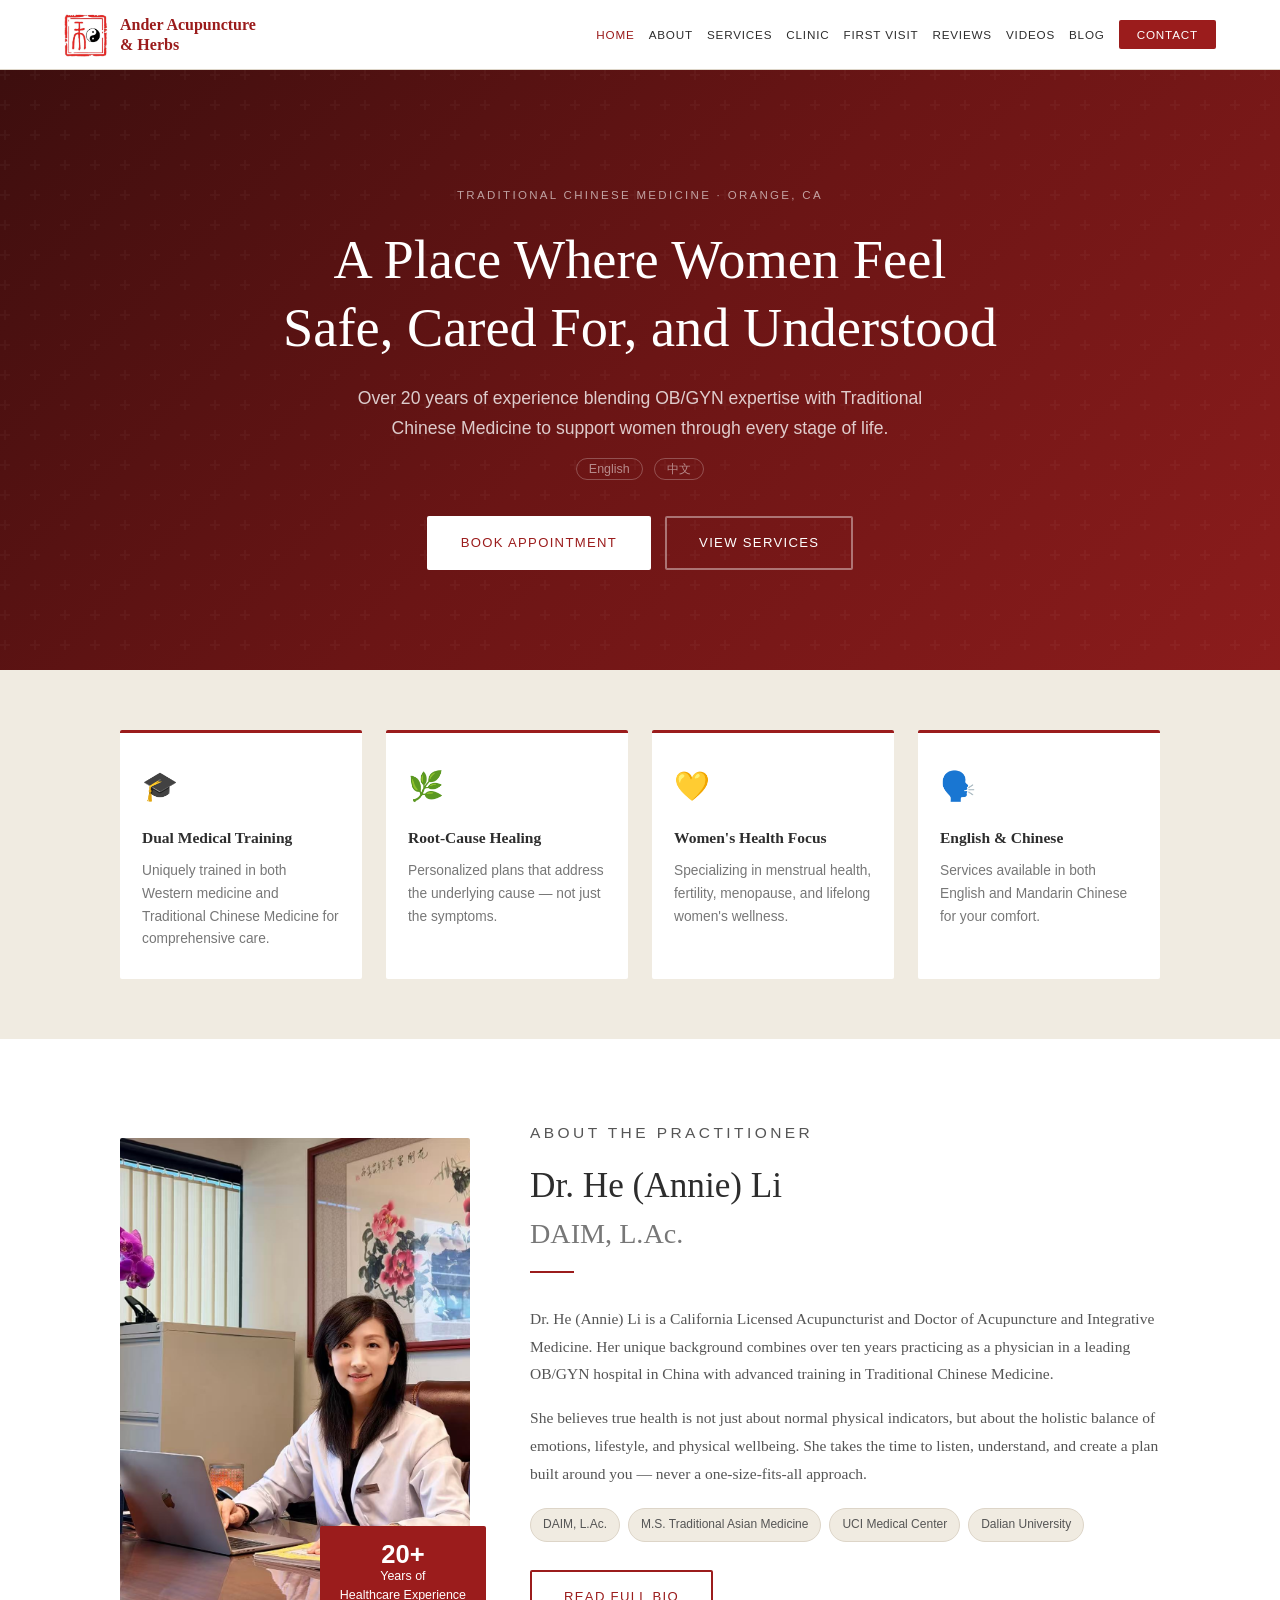
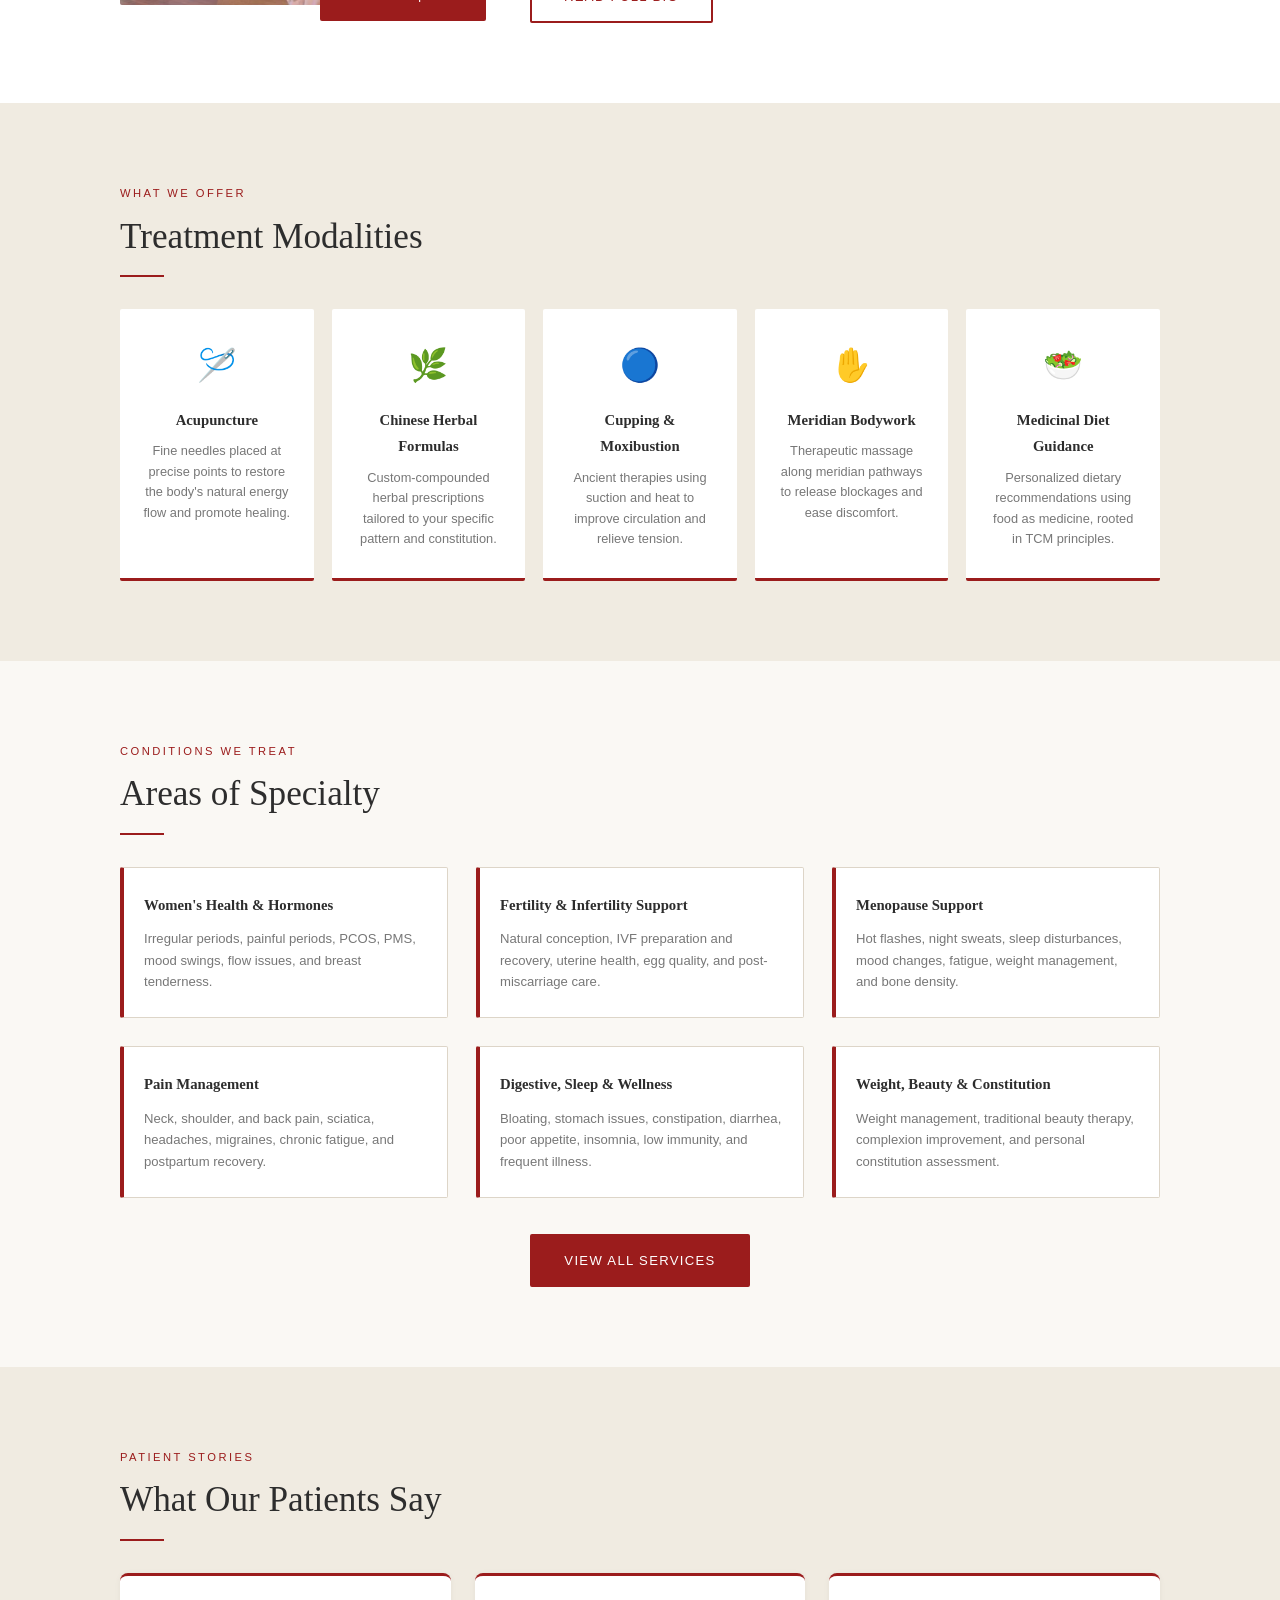
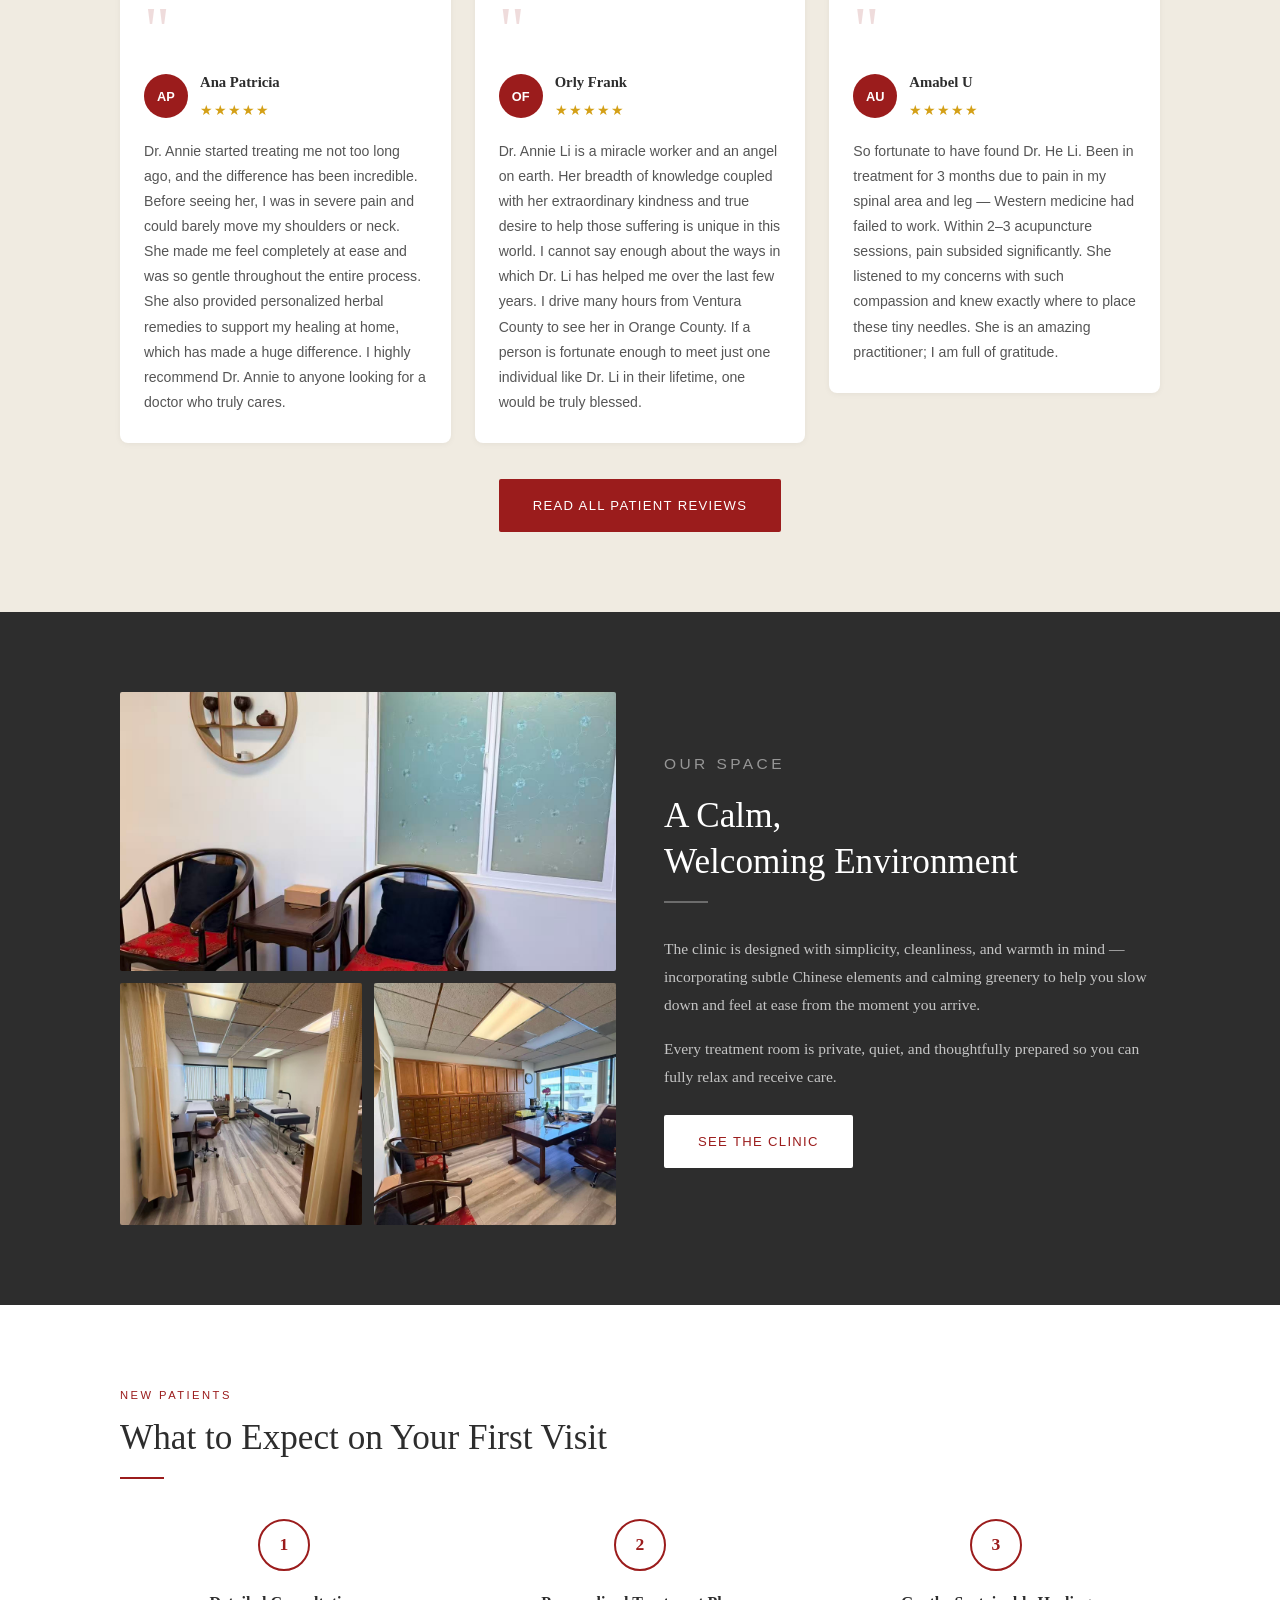
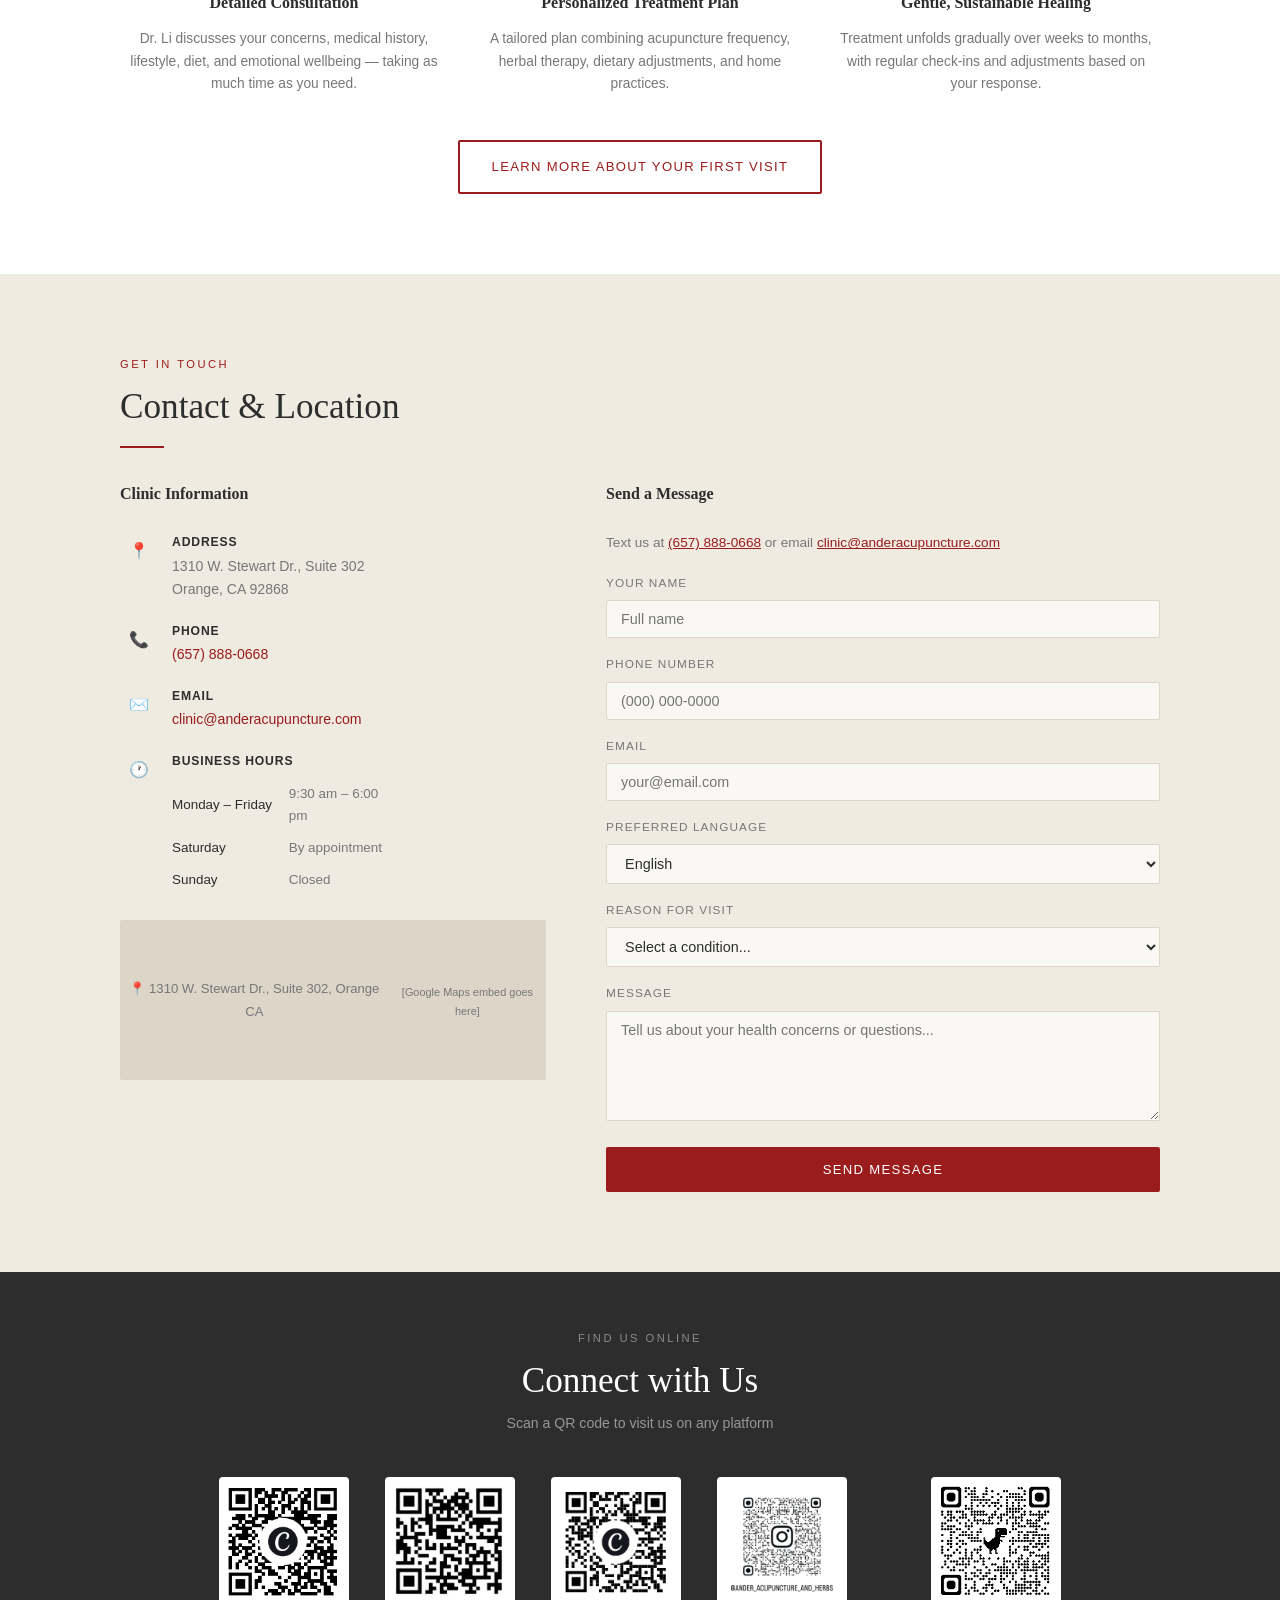
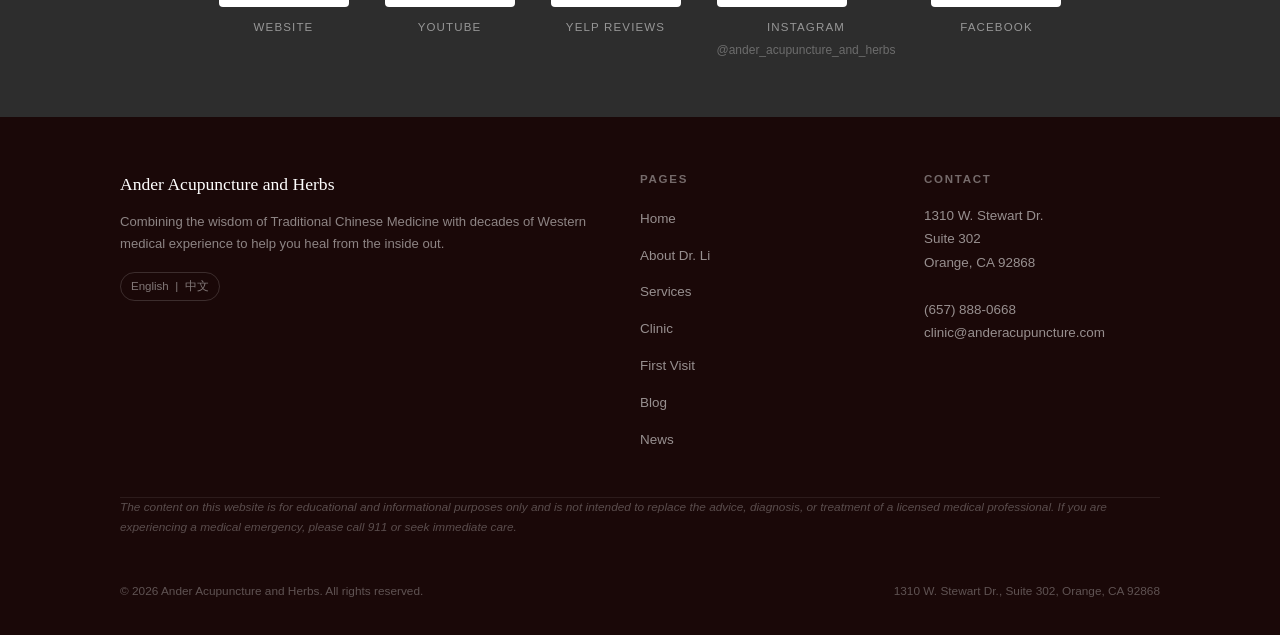
==== commit 43bfaf31: "Update contact info, clinic photos, QR codes, and nav styling - Update phone to (657) 888-0668 and e" ====
--- a/index.html
+++ b/index.html
@@ -591,14 +591,14 @@
             <div class="info-icon">📞</div>
             <div class="info-text">
               <strong>Phone</strong>
-              <a href="tel:6572210331">(657) 221-0331</a>
+              <a href="tel:6578880668">(657) 888-0668</a>
             </div>
           </div>
           <div class="info-row">
             <div class="info-icon">✉️</div>
             <div class="info-text">
               <strong>Email</strong>
-              <a href="mailto:annieqqpp@gmail.com">annieqqpp@gmail.com</a>
+              <a href="mailto:clinic@anderacupuncture.com">clinic@anderacupuncture.com</a>
             </div>
           </div>
           <div class="info-row">
@@ -620,6 +620,7 @@
 
         <div class="contact-form-col">
           <h3>Send a Message</h3>
+          <p style="font-family:Arial,sans-serif;font-size:0.85rem;color:var(--gray);margin-bottom:18px;line-height:1.65;">Text us at <a href="sms:6578880668" style="color:var(--red);">(657) 888-0668</a> or email <a href="mailto:clinic@anderacupuncture.com" style="color:var(--red);">clinic@anderacupuncture.com</a></p>
           <form>
             <div class="form-group">
               <label>Your Name</label>
@@ -668,6 +669,54 @@
     </div>
   </section>
 
+  <!-- SOCIAL / QR CODES -->
+  <section class="section" style="background:var(--dark);padding:56px 5%;">
+    <div class="section-inner" style="text-align:center;">
+      <p class="section-label" style="color:rgba(255,255,255,0.45);">Find Us Online</p>
+      <h2 class="section-title" style="color:#fff;margin-bottom:8px;">Connect with Us</h2>
+      <p style="font-family:Arial,sans-serif;font-size:0.88rem;color:rgba(255,255,255,0.5);margin-bottom:40px;">Scan a QR code to visit us on any platform</p>
+      <div style="display:flex;flex-wrap:wrap;justify-content:center;gap:36px;">
+
+        <a href="https://www.canvaqr.com/RGRMWkVf1A" target="_blank" rel="noopener" style="text-decoration:none;">
+          <div style="text-align:center;">
+            <img src="images/qr-website.png" alt="Website QR code" style="width:130px;height:130px;object-fit:contain;border-radius:4px;background:#fff;padding:6px;" />
+            <div style="font-family:Arial,sans-serif;font-size:0.72rem;letter-spacing:0.1em;text-transform:uppercase;color:rgba(255,255,255,0.5);margin-top:10px;">Website</div>
+          </div>
+        </a>
+
+        <a href="https://youtu.be/sV17SmjADZw" target="_blank" rel="noopener" style="text-decoration:none;">
+          <div style="text-align:center;">
+            <img src="images/qr-youtube.png" alt="YouTube QR code" style="width:130px;height:130px;object-fit:contain;border-radius:4px;background:#fff;padding:6px;" />
+            <div style="font-family:Arial,sans-serif;font-size:0.72rem;letter-spacing:0.1em;text-transform:uppercase;color:rgba(255,255,255,0.5);margin-top:10px;">YouTube</div>
+          </div>
+        </a>
+
+        <a href="https://www.canvaqr.com/RGRmH1m7Bs" target="_blank" rel="noopener" style="text-decoration:none;">
+          <div style="text-align:center;">
+            <img src="images/qr-yelp.png" alt="Yelp QR code" style="width:130px;height:130px;object-fit:contain;border-radius:4px;background:#fff;padding:6px;" />
+            <div style="font-family:Arial,sans-serif;font-size:0.72rem;letter-spacing:0.1em;text-transform:uppercase;color:rgba(255,255,255,0.5);margin-top:10px;">Yelp Reviews</div>
+          </div>
+        </a>
+
+        <a href="https://www.instagram.com/ander_acupuncture_and_herbs" target="_blank" rel="noopener" style="text-decoration:none;">
+          <div style="text-align:center;">
+            <img src="images/qr-instagram.png" alt="Instagram QR code" style="width:130px;height:130px;object-fit:contain;border-radius:4px;background:#fff;padding:6px;" />
+            <div style="font-family:Arial,sans-serif;font-size:0.72rem;letter-spacing:0.1em;text-transform:uppercase;color:rgba(255,255,255,0.5);margin-top:10px;">Instagram</div>
+            <div style="font-family:Arial,sans-serif;font-size:0.75rem;color:rgba(255,255,255,0.3);margin-top:2px;">@ander_acupuncture_and_herbs</div>
+          </div>
+        </a>
+
+        <a href="https://www.facebook.com/profile.php?id=61593744581716" target="_blank" rel="noopener" style="text-decoration:none;">
+          <div style="text-align:center;">
+            <img src="images/qr-facebook.png" alt="Facebook QR code" style="width:130px;height:130px;object-fit:contain;border-radius:4px;background:#fff;padding:6px;" />
+            <div style="font-family:Arial,sans-serif;font-size:0.72rem;letter-spacing:0.1em;text-transform:uppercase;color:rgba(255,255,255,0.5);margin-top:10px;">Facebook</div>
+          </div>
+        </a>
+
+      </div>
+    </div>
+  </section>
+
   <!-- FOOTER -->
   <footer>
     <div class="footer-inner">
@@ -692,8 +741,8 @@
         <h4>Contact</h4>
         <p>
           1310 W. Stewart Dr.<br>Suite 302<br>Orange, CA 92868<br><br>
-          <a href="tel:6572210331">(657) 221-0331</a><br>
-          <a href="mailto:annieqqpp@gmail.com">annieqqpp@gmail.com</a>
+          <a href="tel:6578880668">(657) 888-0668</a><br>
+          <a href="mailto:clinic@anderacupuncture.com">clinic@anderacupuncture.com</a>
         </p>
       </div>
     </div>
--- a/style.css
+++ b/style.css
@@ -67,11 +67,11 @@
 
 .nav-brand span {
   display: block;
-  font-size: 0.68rem;
-  font-weight: normal;
-  color: var(--gray);
-  font-family: Arial, sans-serif;
-  letter-spacing: 0.06em;
+  font-size: 1rem;
+  font-weight: bold;
+  color: var(--red);
+  font-family: Georgia, serif;
+  letter-spacing: 0;
 }
 
 .nav-links {
